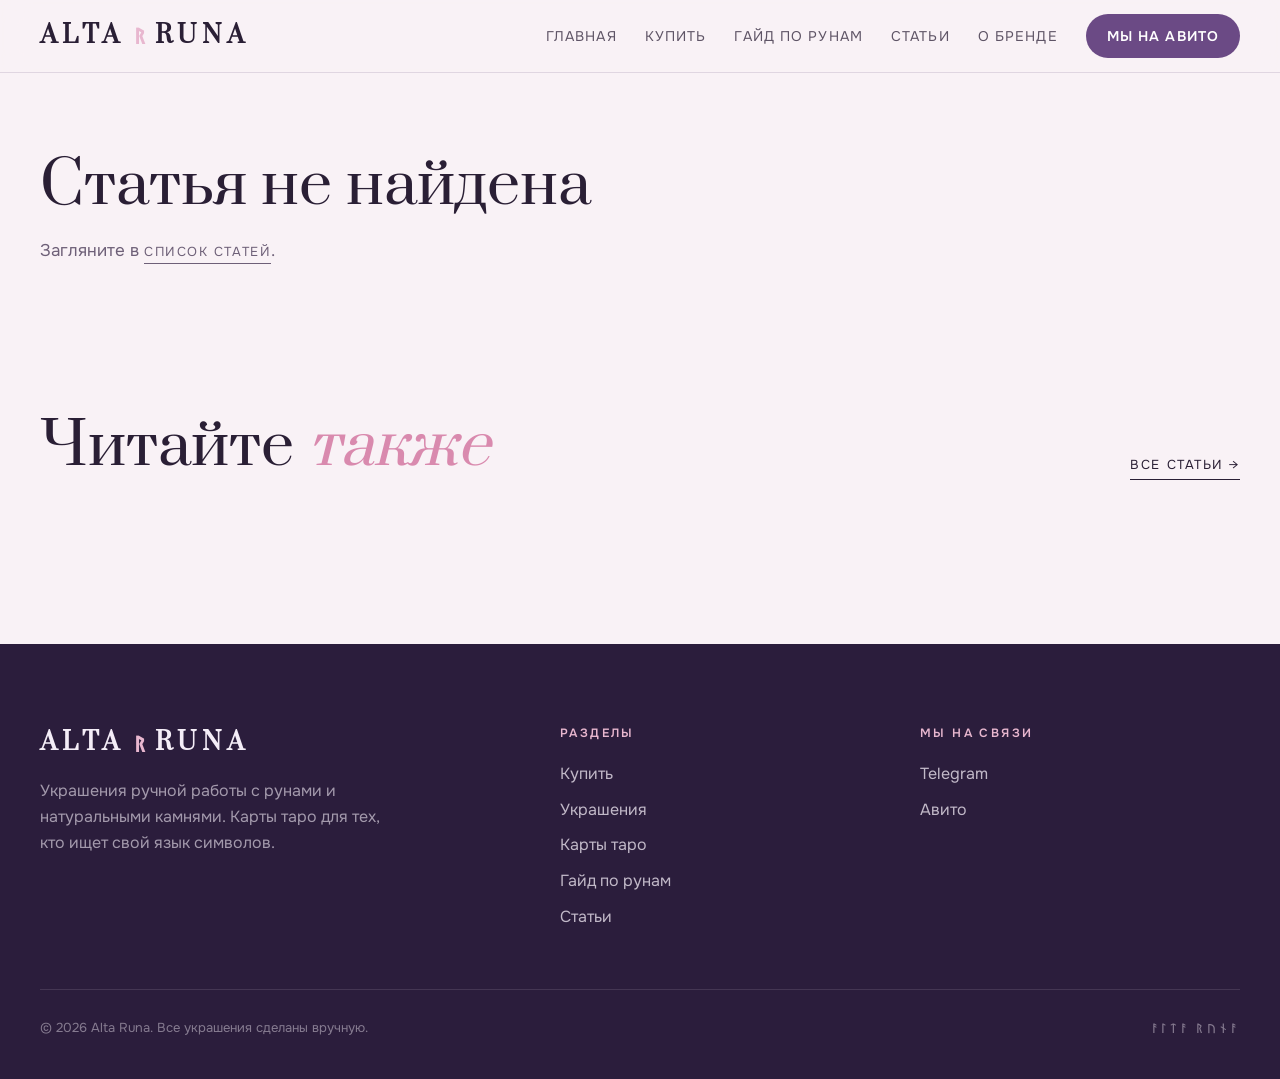
==== article.html @ 00cc7669 "Initialize isolated ALTA RUNA staging site with noindex and Pages workflow" ====
<!DOCTYPE html>
<html lang="ru">
<head>
<meta charset="UTF-8">
<script>document.documentElement.classList.add('js')</script>
<meta name="viewport" content="width=device-width, initial-scale=1">
<title>Статья – Alta Runa</title>
<meta name="description" content="Статья Alta Runa о рунах, камнях и таро.">
<meta property="og:title" content="Статья – Alta Runa">
<meta property="og:description" content="Статья Alta Runa о рунах, камнях и таро.">
<meta name="theme-color" content="#2B1D3C">
<link rel="icon" href="data:image/svg+xml,<svg xmlns='http://www.w3.org/2000/svg' viewBox='0 0 100 100'><rect width='100' height='100' rx='22' fill='%232B1D3C'/><text x='50' y='72' font-size='64' text-anchor='middle' fill='%23C9AEE0'>ᚱ</text></svg>">
<link rel="preconnect" href="https://fonts.googleapis.com">
<link rel="preconnect" href="https://fonts.gstatic.com" crossorigin>
<link href="https://fonts.googleapis.com/css2?family=Prata&family=Onest:wght@400;500;600;700&family=Noto+Sans+Runic&display=swap" rel="stylesheet">
<link rel="stylesheet" href="assets/style.css">
</head>
<body data-page="article">
<header id="site-header"></header>
<main>
  <div id="article"></div>
  <section class="section">
    <div class="wrap">
      <div class="sec-head"><h2>Читайте <em>также</em></h2><a href="articles.html" class="link-arrow">Все статьи →</a></div>
      <div class="grid" id="related"></div>
    </div>
  </section>
</main>
<footer id="site-footer"></footer>
<script src="data/products.js"></script>
<script src="data/articles.js"></script>
<script src="assets/render.js"></script>
<script src="assets/main.js"></script>
</body>
</html>
---- assets/style.css ----
/* ===================== ALTA RUNA ===================== */
:root{
  --bg:#F9F2F6;
  --bg-2:#F2E3EC;
  --ink:#2A1F35;
  --ink-soft:#6E6078;
  --line:rgba(60,35,85,.13);
  --dark:#2B1D3C;
  --dark-2:#3A2950;
  --bone:#F4EDF7;
  --accent:#6B4A85;
  --accent-2:#E8B7CF;
  --pink:#D98AAE;
  --pink-soft:#F6DCE7;
  --radius:18px;
  --wrap:1200px;
  --serif:"Prata", Georgia, serif;
  --sans:"Onest", system-ui, -apple-system, "Segoe UI", sans-serif;
  --rune:"Noto Sans Runic", "Segoe UI Historic", "Segoe UI Symbol", serif;
}
*{box-sizing:border-box;margin:0;padding:0}
html{scroll-behavior:smooth}
body{font-family:var(--sans);background:var(--bg);color:var(--ink);line-height:1.6;font-size:16px;-webkit-font-smoothing:antialiased}
img{max-width:100%;display:block}
a{color:inherit;text-decoration:none}
.wrap{width:min(var(--wrap),100% - 40px);margin-inline:auto}
.rune{font-family:var(--rune)}

/* ---------- Header ---------- */
.header{position:sticky;top:0;z-index:50;background:rgba(249,242,246,.82);backdrop-filter:blur(14px);-webkit-backdrop-filter:blur(14px);border-bottom:1px solid var(--line)}
.header.on-dark{background:rgba(43,29,60,.8);color:var(--bone);border-color:rgba(244,237,247,.12)}
.header__in{display:flex;align-items:center;justify-content:space-between;height:72px}
.logo{display:flex;align-items:center;gap:10px;font-family:var(--serif);font-size:24px;letter-spacing:.22em;font-weight:600;text-transform:uppercase}
.logo .rune{font-size:22px;color:var(--accent-2);letter-spacing:0}
.nav{display:flex;align-items:center;gap:28px}
.nav a{font-size:14px;letter-spacing:.08em;text-transform:uppercase;opacity:.75;transition:opacity .2s}
.nav a:hover,.nav a.active{opacity:1}
.nav .btn{opacity:1;color:#fff}
.nav a.active{border-bottom:1px solid currentColor;padding-bottom:2px}
.burger{display:none;background:none;border:0;color:inherit;width:40px;height:40px;cursor:pointer}
.burger span{display:block;height:1.5px;background:currentColor;margin:7px 8px;transition:.3s}

/* ---------- Buttons ---------- */
.btn{display:inline-flex;align-items:center;justify-content:center;gap:10px;padding:14px 28px;border-radius:999px;font-size:14px;letter-spacing:.08em;text-transform:uppercase;font-weight:600;border:1px solid transparent;cursor:pointer;transition:transform .2s, background .2s, color .2s, border-color .2s;font-family:var(--sans)}
.btn:hover{transform:translateY(-2px)}
.btn--accent{background:var(--accent);color:#fff}
.btn--accent:hover{background:#583A70}
.btn--ghost{border-color:currentColor;background:transparent}
.btn--ghost:hover{background:var(--ink);color:var(--bg);border-color:var(--ink)}
.on-dark-section .btn--ghost:hover{background:var(--bone);color:var(--dark);border-color:var(--bone)}
.btn--sm{padding:10px 20px;font-size:12px}
.btn--full{width:100%}

/* ---------- Hero ---------- */
.hero{position:relative;background:var(--dark);color:var(--bone);overflow:hidden;margin-top:-72px;padding-top:72px}
.hero::before{content:"";position:absolute;inset:0;background:radial-gradient(35% 45% at 92% 15%, rgba(217,138,174,.30), transparent 70%), radial-gradient(60% 70% at 78% 50%, rgba(155,123,186,.42), transparent 70%), radial-gradient(40% 50% at 10% 100%, rgba(232,150,190,.22), transparent 70%)}
.hero__in{position:relative;display:grid;grid-template-columns:1.1fr 1fr;align-items:center;gap:40px;min-height:calc(100vh - 72px);max-height:900px;padding:60px 0}
.eyebrow{font-size:12px;letter-spacing:.32em;text-transform:uppercase;color:var(--accent-2);margin-bottom:22px;display:block}
.hero h1{font-family:var(--serif);font-weight:500;font-size:clamp(48px,6.4vw,96px);line-height:.98;letter-spacing:-.01em}
.hero h1 em{font-style:italic;color:var(--accent-2)}
.hero p{margin-top:28px;max-width:470px;font-size:18px;color:rgba(244,237,247,.72)}
.hero__cta{display:flex;flex-wrap:wrap;gap:14px;margin-top:40px}

.ring{position:relative;width:min(520px,100%);aspect-ratio:1;margin-inline:auto}
.ring__track{position:absolute;inset:0;animation:spin 90s linear infinite}
.ring__track span{position:absolute;left:50%;top:50%;font-family:var(--rune);font-size:clamp(16px,2vw,24px);color:rgba(244,237,247,.55)}
.ring__circle{position:absolute;inset:9%;border-radius:50%;border:1px solid rgba(244,237,247,.16)}
.ring__circle--2{inset:22%;border-color:rgba(201,174,224,.4)}
.ring__stone{position:absolute;inset:28%;border-radius:50%;background:radial-gradient(circle at 34% 30%, #B79BD0 0%, #6E4C8C 38%, #3B2456 78%, #1D1030 100%);box-shadow:0 40px 80px rgba(0,0,0,.55), inset -18px -24px 50px rgba(0,0,0,.45), inset 12px 14px 30px rgba(240,225,255,.25);display:grid;place-items:center}
.ring__stone .rune{font-size:clamp(70px,10vw,130px);color:rgba(250,244,255,.92);text-shadow:0 2px 0 rgba(0,0,0,.25), 0 0 30px rgba(210,180,255,.45)}
@keyframes spin{to{transform:rotate(360deg)}}

/* ---------- Marquee ---------- */
.marquee{background:linear-gradient(90deg,var(--accent),#A86A9C 50%,var(--pink));color:#fff;overflow:hidden;white-space:nowrap;padding:16px 0}
.marquee__track{display:inline-flex;gap:46px;animation:marq 40s linear infinite;font-size:14px;letter-spacing:.24em;text-transform:uppercase}
.marquee__track .rune{letter-spacing:0;font-size:18px;opacity:.8}
@keyframes marq{to{transform:translateX(-50%)}}

/* ---------- Sections ---------- */
.section{padding:110px 0}
.section--tight{padding:70px 0}
.section--alt{background:var(--bg-2)}
.on-dark-section{background:var(--dark);color:var(--bone)}
.sec-head{display:flex;align-items:end;justify-content:space-between;gap:30px;margin-bottom:54px;flex-wrap:wrap}
.sec-head h2,.page-title h1{font-family:var(--serif);font-weight:500;font-size:clamp(38px,4.6vw,64px);line-height:1.02}
.sec-head h2 em,.page-title h1 em{font-style:italic;color:var(--pink)}
.sec-head p{max-width:420px;color:var(--ink-soft)}
.link-arrow{font-size:13px;letter-spacing:.12em;text-transform:uppercase;border-bottom:1px solid currentColor;padding-bottom:3px;white-space:nowrap}

/* ---------- Collections ---------- */
.collections{display:grid;grid-template-columns:1fr 1fr;gap:22px}
.coll{position:relative;border-radius:var(--radius);overflow:hidden;min-height:440px;padding:40px;display:flex;flex-direction:column;justify-content:flex-end;color:#fff;isolation:isolate;transition:transform .4s}
.coll:hover{transform:translateY(-4px)}
.coll::after{content:"";position:absolute;inset:0;background:linear-gradient(to top, rgba(0,0,0,.55), transparent 60%);z-index:-1}
.coll__sym{position:absolute;top:30px;right:36px;font-family:var(--rune);font-size:150px;line-height:1;opacity:.28;z-index:-1;transition:transform .6s}
.coll:hover .coll__sym{transform:rotate(-8deg) scale(1.08)}
.coll h3{font-family:var(--serif);font-size:44px;font-weight:500;line-height:1}
.coll p{margin-top:10px;opacity:.85;max-width:340px}
.coll .link-arrow{margin-top:24px;align-self:flex-start}

/* ---------- Art placeholders (tones) ---------- */
.tone-amber{background:radial-gradient(circle at 30% 25%, #F2C98A, #B9712F 55%, #5C3014)}
.tone-obsidian{background:radial-gradient(circle at 30% 25%, #5A4E6E, #272033 55%, #100B17)}
.tone-rose{background:radial-gradient(circle at 30% 25%, #FBE3EC, #E0A3BE 55%, #9A5677)}
.tone-amethyst{background:radial-gradient(circle at 30% 25%, #CDB6E0, #7A5A9A 55%, #33234A)}
.tone-jade{background:radial-gradient(circle at 30% 25%, #C3DCC9, #5E8A6D 55%, #253D30)}
.tone-moon{background:radial-gradient(circle at 30% 25%, #F4EFF7, #B2A6C2 55%, #4E4560)}
.tone-lilac{background:radial-gradient(circle at 30% 25%, #EFE3F4, #BFA3D2 55%, #75588E)}
.tone-plum{background:radial-gradient(circle at 30% 25%, #9A7BB6, #5A3C74 55%, #24152F)}
.tone-copper{background:radial-gradient(circle at 30% 25%, #E9B58E, #A0623F 55%, #44200F)}

/* ---------- Product cards ---------- */
.grid{display:grid;grid-template-columns:repeat(3,1fr);gap:28px}
.card{display:flex;flex-direction:column;background:#FDFBFE;border-radius:var(--radius);overflow:hidden;border:1px solid var(--line);transition:transform .35s, box-shadow .35s}
.card:hover{transform:translateY(-6px);box-shadow:0 26px 50px -24px rgba(60,35,85,.35)}
.card__media{position:relative;aspect-ratio:4/5;overflow:hidden;display:grid;place-items:center}
.card__media img{width:100%;height:100%;object-fit:cover;transition:transform .7s}
.card:hover .card__media img{transform:scale(1.05)}
.art{position:absolute;inset:0;display:grid;place-items:center}
.art::before{content:"";position:absolute;width:62%;aspect-ratio:1;border-radius:50%;border:1px solid rgba(255,255,255,.35)}
.art::after{content:"";position:absolute;width:78%;aspect-ratio:1;border-radius:50%;border:1px dashed rgba(255,255,255,.18)}
.art__sym{font-family:var(--rune);font-size:clamp(80px,9vw,120px);color:rgba(255,255,255,.9);text-shadow:0 4px 20px rgba(0,0,0,.25);transition:transform .6s}
.card:hover .art__sym{transform:scale(1.08)}
.badge{position:absolute;top:16px;left:16px;background:var(--pink-soft);color:#8E3F66;font-size:11px;letter-spacing:.14em;text-transform:uppercase;font-weight:700;padding:6px 12px;border-radius:999px;z-index:2}
.card__body{padding:24px 24px 26px;display:flex;flex-direction:column;flex:1}
.card__meta{font-size:12px;letter-spacing:.14em;text-transform:uppercase;color:var(--pink)}
.card__title{font-family:var(--serif);font-size:27px;font-weight:600;line-height:1.1;margin:8px 0 10px}
.card__desc{color:var(--ink-soft);font-size:15px;flex:1}
.card__foot{display:flex;align-items:center;justify-content:space-between;gap:12px;margin-top:22px;padding-top:18px;border-top:1px solid var(--line)}
.price{font-family:var(--serif);font-size:28px;font-weight:600}
.price small{font-size:18px}

/* ---------- Article cards ---------- */
.a-card{display:flex;flex-direction:column;gap:18px}
.a-card__cover{position:relative;aspect-ratio:3/2;border-radius:var(--radius);overflow:hidden;display:grid;place-items:center}
.a-card__cover img{width:100%;height:100%;object-fit:cover;transition:transform .7s}
.a-card:hover .a-card__cover img,.a-card:hover .art__sym{transform:scale(1.06)}
.a-card__cover .art__sym{font-size:90px}
.a-card__meta{display:flex;gap:14px;font-size:12px;letter-spacing:.12em;text-transform:uppercase;color:var(--ink-soft)}
.a-card__meta b{color:var(--accent);font-weight:600}
.a-card h3{font-family:var(--serif);font-size:28px;line-height:1.12;font-weight:600;transition:color .2s}
.a-card:hover h3{color:var(--accent)}
.a-card p{color:var(--ink-soft);font-size:15px}

/* ---------- Features ---------- */
.features{display:grid;grid-template-columns:repeat(3,1fr);gap:1px;background:rgba(244,237,247,.12);border:1px solid rgba(244,237,247,.12);border-radius:var(--radius);overflow:hidden}
.feature{background:var(--dark);padding:46px 38px}
.feature .rune{font-size:42px;color:var(--accent-2)}
.feature h3{font-family:var(--serif);font-size:30px;font-weight:500;margin:20px 0 10px}
.feature p{color:rgba(244,237,247,.65)}
.about-grid{display:grid;grid-template-columns:1fr 1fr;gap:70px;align-items:end;margin-bottom:60px}
.about-grid h2{font-family:var(--serif);font-weight:500;font-size:clamp(38px,4.6vw,64px);line-height:1.02}
.about-grid h2 em{font-style:italic;color:var(--accent-2)}
.about-grid p{color:rgba(244,237,247,.72);font-size:17px}
.about-grid p+p{margin-top:16px}

/* ---------- CTA ---------- */
.cta{border-radius:28px;padding:80px 60px;text-align:center;position:relative;overflow:hidden;background:linear-gradient(120deg,var(--accent) 0%,#9A5E95 55%,var(--pink) 100%);color:#fff}
.cta::before{content:"ᚨᛚᛏᚨ ᚱᚢᚾᚨ";position:absolute;inset:auto 0 -40px 0;font-family:var(--rune);font-size:200px;opacity:.08;white-space:nowrap;line-height:1}
.cta h2{font-family:var(--serif);font-weight:500;font-size:clamp(36px,4.4vw,58px);line-height:1.05;position:relative}
.cta p{max-width:520px;margin:18px auto 34px;opacity:.85;position:relative}
.cta .btn{background:#fff;color:var(--accent);position:relative}

/* ---------- Page title & filters ---------- */
.page-title{padding:80px 0 40px}
.page-title p{margin-top:18px;max-width:560px;color:var(--ink-soft);font-size:17px}
.filters{display:flex;flex-wrap:wrap;gap:10px;margin-bottom:46px}
.chip{padding:10px 22px;border-radius:999px;border:1px solid var(--line);background:transparent;font-family:var(--sans);font-size:13px;letter-spacing:.08em;text-transform:uppercase;cursor:pointer;color:var(--ink);transition:.2s}
.chip:hover{border-color:var(--ink)}
.chip.active{background:var(--ink);color:var(--bg);border-color:var(--ink)}
.empty{padding:60px 0;color:var(--ink-soft);text-align:center;grid-column:1/-1}

/* ---------- Article page ---------- */
.article-hero{padding:70px 0 0}
.article-hero .back{font-size:13px;letter-spacing:.12em;text-transform:uppercase;color:var(--ink-soft)}
.article-hero .back:hover{color:var(--accent)}
.article-hero h1{font-family:var(--serif);font-weight:500;font-size:clamp(40px,5.4vw,76px);line-height:1.02;margin:26px 0 20px;max-width:900px}
.article-cover{position:relative;aspect-ratio:21/9;border-radius:var(--radius);overflow:hidden;margin:44px 0 0;display:grid;place-items:center}
.article-cover img{width:100%;height:100%;object-fit:cover}
.article-cover .art__sym{font-size:clamp(110px,14vw,200px)}
.prose{max-width:720px;margin:64px auto 0;font-size:18px;line-height:1.8}
.prose > p:first-child{font-family:var(--serif);font-size:25px;line-height:1.5}
.prose p{margin-bottom:22px}
.prose h2{font-family:var(--serif);font-weight:600;font-size:34px;line-height:1.15;margin:46px 0 16px}
.prose ul{margin:0 0 22px 0;list-style:none}
.prose li{position:relative;padding-left:30px;margin-bottom:10px}
.prose li::before{content:"ᛜ";font-family:var(--rune);position:absolute;left:0;top:0;color:var(--pink)}
.prose strong{font-weight:700}
.prose a{color:var(--accent);border-bottom:1px solid currentColor}

/* ---------- Footer ---------- */
.footer{background:var(--dark);color:var(--bone);padding:80px 0 40px;margin-top:0}
.footer__top{display:grid;grid-template-columns:1.5fr 1fr 1fr;gap:40px;padding-bottom:50px;border-bottom:1px solid rgba(244,237,247,.12)}
.footer .logo{margin-bottom:16px}
.footer p{color:rgba(244,237,247,.6);max-width:340px}
.footer h4{font-size:12px;letter-spacing:.2em;text-transform:uppercase;color:var(--accent-2);margin-bottom:18px;font-weight:600}
.footer li{list-style:none;margin-bottom:10px}
.footer li a{opacity:.75}
.footer li a:hover{opacity:1}
.footer__bot{display:flex;justify-content:space-between;gap:20px;padding-top:28px;font-size:13px;color:rgba(244,237,247,.45);flex-wrap:wrap}
.footer__bot .rune{letter-spacing:.3em}

/* ---------- Reveal ---------- */
.js .reveal{opacity:0;transform:translateY(24px);transition:opacity .9s, transform .9s}
.js .reveal.in{opacity:1;transform:none}

/* ---------- Responsive ---------- */
@media (max-width:1000px){
  .grid{grid-template-columns:repeat(2,1fr)}
  .features{grid-template-columns:1fr}
  .about-grid{grid-template-columns:1fr;gap:24px}
  .footer__top{grid-template-columns:1fr 1fr}
  .footer__top > div:first-child{grid-column:1/-1}
}
@media (max-width:960px){
  .burger{display:block}
  .nav{position:fixed;inset:72px 0 auto 0;flex-direction:column;align-items:flex-start;gap:0;padding:10px 20px 26px;background:var(--bg);color:var(--ink);border-bottom:1px solid var(--line);transform:translateY(-120%);transition:transform .4s;z-index:-1}
  .header.on-dark .nav{background:var(--dark);color:var(--bone)}
  .nav.open{transform:none}
  .nav a{padding:14px 0;width:100%;font-size:15px;border-bottom:1px solid var(--line)}
  .nav a.active{padding-bottom:14px}
  .nav .btn{margin-top:18px;width:100%}
  .burger.open span:nth-child(1){transform:translateY(8.5px) rotate(45deg)}
  .burger.open span:nth-child(2){opacity:0}
  .burger.open span:nth-child(3){transform:translateY(-8.5px) rotate(-45deg)}
  .hero__in{grid-template-columns:1fr;min-height:auto;max-height:none;padding:50px 0 70px;text-align:left}
  .ring{width:min(360px,90%);order:-1}
  .collections{grid-template-columns:1fr}
  .coll{min-height:340px}
  .section{padding:80px 0}
  .cta{padding:60px 26px}
}
@media (max-width:560px){
  .grid{grid-template-columns:1fr}
  .footer__top{grid-template-columns:1fr}
  .prose{font-size:17px}
  .prose > p:first-child{font-size:21px}
}
@media (prefers-reduced-motion:reduce){
  .ring__track,.marquee__track{animation:none}
  .js .reveal{opacity:1;transform:none}
}

/* ===================== ГАЙД ===================== */
.btn--light{background:var(--bone);color:var(--dark)}
.btn--light:hover{background:#fff}
.hero--guide .hero__in{min-height:auto;padding:90px 0 110px}
.guide-preview{position:relative;width:min(400px,86%);margin-inline:auto;transform:rotate(3deg)}
.guide-preview img{position:relative;border-radius:10px;box-shadow:0 40px 80px -20px rgba(0,0,0,.6)}
.guide-preview__back{position:absolute;inset:0;border-radius:10px;background:#E6D6E8;transform:rotate(-7deg) translate(-18px,10px);box-shadow:0 30px 60px -20px rgba(0,0,0,.5)}
.inside{display:grid;grid-template-columns:repeat(4,1fr);gap:24px}
.inside__item{padding:32px 28px;border:1px solid var(--line);border-radius:var(--radius);background:#FDFBFE}
.inside__item span{font-family:var(--serif);font-size:44px;color:var(--pink);line-height:1}
.inside__item h3{font-family:var(--serif);font-size:26px;font-weight:600;line-height:1.1;margin:18px 0 10px}
.inside__item p{color:var(--ink-soft);font-size:15px}
.futhark{display:grid;grid-template-columns:repeat(8,1fr);gap:14px}
.futhark__aett{grid-column:1/-1;font-size:12px;letter-spacing:.24em;text-transform:uppercase;color:var(--ink-soft);margin:18px 0 2px}
.futhark__aett:first-child{margin-top:0}
.rune-tile{position:relative;aspect-ratio:3/4;border-radius:14px;background:#FDFBFE;border:1px solid var(--line);display:flex;flex-direction:column;align-items:center;justify-content:center;gap:8px;transition:transform .3s, box-shadow .3s}
.rune-tile:nth-child(odd) .rune{color:var(--pink)}
.rune-tile:hover{border-color:var(--pink);transform:translateY(-4px);box-shadow:0 18px 30px -18px rgba(60,35,85,.4)}
.rune-tile .rune{font-size:clamp(30px,3.4vw,46px);color:var(--accent);line-height:1}
.rune-tile b{font-family:var(--serif);font-size:19px;font-weight:600}
.dot{display:inline-block;width:10px;height:10px;border-radius:50%;border:1px solid var(--accent);vertical-align:middle;margin-right:4px}
.dot--free{background:var(--accent)}
.offers{display:grid;grid-template-columns:1fr 1fr;gap:24px;max-width:960px}
.offer{padding:44px 40px;border-radius:24px;border:1px solid var(--line);background:#FDFBFE;display:flex;flex-direction:column}
.offer--main{background:var(--dark);color:var(--bone);border-color:var(--dark)}
.offer__tag{font-size:12px;letter-spacing:.2em;text-transform:uppercase;color:var(--accent)}
.offer--main .offer__tag{color:var(--accent-2)}
.offer h3{font-family:var(--serif);font-size:44px;font-weight:500;line-height:1;margin:14px 0 6px}
.offer__sub{font-family:var(--serif);font-size:24px;opacity:.75}
.offer ul{list-style:none;margin:26px 0 34px;flex:1}
.offer li{padding:10px 0 10px 28px;position:relative;border-bottom:1px solid var(--line)}
.offer--main li{border-color:rgba(244,237,247,.12)}
.offer li::before{content:"ᛜ";font-family:var(--rune);position:absolute;left:0;color:var(--accent)}
.offer--main li::before{color:var(--accent-2)}
.offer .btn--ghost:hover{background:var(--accent);border-color:var(--accent);color:#fff}
.guide-promo{display:grid;grid-template-columns:1fr 1.1fr;gap:70px;align-items:center}
.guide-promo .guide-preview{width:min(360px,80%)}
.guide-promo h2{font-family:var(--serif);font-weight:500;font-size:clamp(38px,4.6vw,64px);line-height:1.02}
.guide-promo h2 em{font-style:italic;color:var(--pink)}
.guide-promo p{margin:20px 0 32px;color:var(--ink-soft);font-size:17px;max-width:480px}
.guide-promo .hero__cta{margin-top:0}
.guide-promo .btn--ghost:hover{background:var(--accent);border-color:var(--accent);color:#fff}
@media (max-width:1000px){
  .inside{grid-template-columns:1fr 1fr}
  .futhark{grid-template-columns:repeat(4,1fr)}
  .guide-promo{grid-template-columns:1fr;gap:50px}
}
@media (max-width:820px){
  .offers{grid-template-columns:1fr}
  .hero--guide .guide-preview{order:0;margin-top:20px}
}
@media (max-width:560px){
  .inside{grid-template-columns:1fr}
  .futhark{grid-template-columns:repeat(3,1fr);gap:10px}
  .offer{padding:34px 26px}
}

/* розовые акценты гайда */
.pro{display:grid;grid-template-columns:1fr 1fr;gap:60px;align-items:center;padding:64px;border-radius:28px;background:linear-gradient(135deg,var(--pink-soft) 0%,#EAD9F0 100%)}
.pro h2{font-family:var(--serif);font-weight:500;font-size:clamp(36px,4.2vw,58px);line-height:1.03}
.pro h2 em{font-style:italic;color:var(--accent)}
.pro > div > p{margin-top:18px;color:var(--ink-soft);font-size:17px}
.pro__list{display:grid;gap:14px}
.pro__item{display:flex;gap:18px;align-items:flex-start;background:rgba(255,255,255,.7);border-radius:16px;padding:20px 22px}
.pro__item .rune{font-size:30px;color:var(--pink);line-height:1;min-width:34px;text-align:center}
.pro__item h3{font-family:var(--serif);font-size:23px;font-weight:600;line-height:1.1;margin-bottom:4px}
.pro__item p{font-size:14.5px;color:var(--ink-soft)}
.offer--main{background:linear-gradient(150deg,var(--dark) 0%,#4A2C5E 60%,#7A3E6A 100%)}
.offer .offer__tag{color:var(--pink)}
@media (max-width:1000px){.pro{grid-template-columns:1fr;padding:40px 28px;gap:34px}}

/* ===================== СТРАНИЦА ТОВАРА ===================== */
.card__title a:hover{color:var(--accent)}
.product{padding:50px 0 100px}
.product .back{font-size:13px;letter-spacing:.12em;text-transform:uppercase;color:var(--ink-soft)}
.product .back:hover{color:var(--accent)}
.product__grid{display:grid;grid-template-columns:1.05fr 1fr;gap:64px;margin-top:28px;align-items:start}
.pgallery{position:sticky;top:96px}
.pmain{position:relative;aspect-ratio:4/5;border-radius:var(--radius);overflow:hidden;background:var(--bg-2)}
.pmain img{width:100%;height:100%;object-fit:cover}
.pthumbs{display:grid;grid-template-columns:repeat(4,1fr);gap:12px;margin-top:12px}
.pthumb{aspect-ratio:1;border-radius:12px;overflow:hidden;border:2px solid transparent;padding:0;cursor:pointer;background:none;opacity:.65;transition:.2s}
.pthumb img{width:100%;height:100%;object-fit:cover}
.pthumb.active,.pthumb:hover{opacity:1;border-color:var(--pink)}
.pinfo h1{font-family:var(--serif);font-weight:500;font-size:clamp(38px,4.2vw,58px);line-height:1.03;margin:10px 0 18px}
.pprice{font-family:var(--serif);font-size:40px;font-weight:600}
.pprice small{font-size:26px}
.plead{font-size:18px;color:var(--ink-soft);margin:18px 0 30px}
.pbuy{display:flex;flex-wrap:wrap;gap:12px}
.pfacts{display:grid;grid-template-columns:repeat(3,1fr);gap:12px;margin:34px 0}
.pfacts div{border:1px solid var(--line);border-radius:14px;padding:16px;text-align:center;background:#FDFBFE}
.pfacts span{display:block;font-size:26px;color:var(--pink);line-height:1.2}
.pfacts small{font-size:12px;letter-spacing:.08em;text-transform:uppercase;color:var(--ink-soft)}
.pdetail{border-top:1px solid var(--line)}
.pdetail:last-child{border-bottom:1px solid var(--line)}
.pdetail summary{list-style:none;cursor:pointer;padding:20px 0;font-family:var(--serif);font-size:24px;font-weight:600;display:flex;justify-content:space-between;align-items:center}
.pdetail summary::-webkit-details-marker{display:none}
.pdetail summary::after{content:"+";font-family:var(--sans);font-weight:300;font-size:26px;color:var(--pink);transition:transform .3s}
.pdetail[open] summary::after{transform:rotate(45deg)}
.pdetail p{padding:0 0 22px;color:var(--ink-soft);font-size:16px}
.prose .product-link{display:flex;gap:20px;align-items:center;padding:18px;border-radius:var(--radius);background:var(--pink-soft);border:0;color:var(--ink);margin:30px 0}
.prose .product-link img{width:110px;height:110px;border-radius:12px;object-fit:cover}
.prose .product-link b{display:block;font-family:var(--serif);font-size:24px;line-height:1.15}
.prose .product-link span{font-size:14px;color:var(--accent);letter-spacing:.08em;text-transform:uppercase}
@media (max-width:900px){
  .product__grid{grid-template-columns:1fr;gap:36px}
  .pgallery{position:static}
}

/* Prata has a single regular weight; avoid synthetic bold/italic in headings. */
.hero h1,.sec-head h2,.page-title h1{font-weight:400;line-height:1.12}
.hero h1 em{font-style:normal}
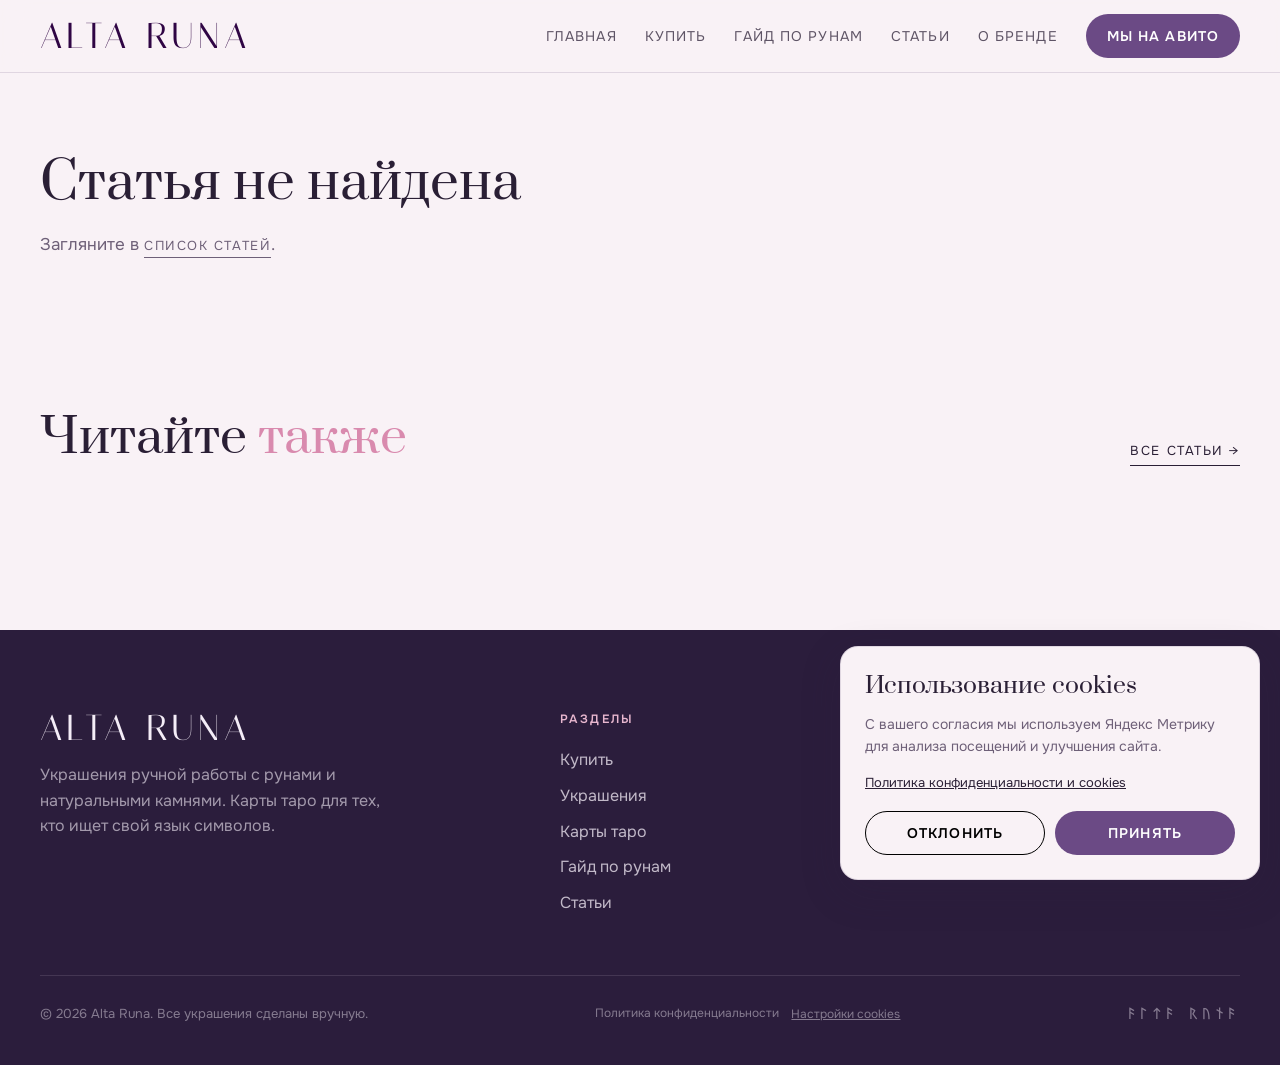
==== commit 614b69c0: "Use local fonts on public pages and generated templates" ====
--- a/article.html
+++ b/article.html
@@ -10,9 +10,6 @@
 <meta property="og:description" content="Статья Alta Runa о рунах, камнях и таро.">
 <meta name="theme-color" content="#2B1D3C">
 <link rel="icon" href="data:image/svg+xml,<svg xmlns='http://www.w3.org/2000/svg' viewBox='0 0 100 100'><rect width='100' height='100' rx='22' fill='%232B1D3C'/><text x='50' y='72' font-size='64' text-anchor='middle' fill='%23C9AEE0'>ᚱ</text></svg>">
-<link rel="preconnect" href="https://fonts.googleapis.com">
-<link rel="preconnect" href="https://fonts.gstatic.com" crossorigin>
-<link href="https://fonts.googleapis.com/css2?family=Prata&family=Onest:wght@400;500;600;700&family=Noto+Sans+Runic&display=swap" rel="stylesheet">
 <link rel="stylesheet" href="assets/style.css">
 </head>
 <body data-page="article">
--- a/assets/style.css
+++ b/assets/style.css
@@ -1,3 +1,6 @@
+@font-face{font-family:"Italiana";src:url("fonts/italiana.ttf") format("truetype");font-weight:400;font-display:swap}
+@font-face{font-family:"Prata";src:url("fonts/prata.ttf") format("truetype");font-weight:400;font-display:swap}
+@font-face{font-family:"Onest";src:url("fonts/onest.ttf") format("truetype");font-weight:100 900;font-display:swap}
 /* ===================== ALTA RUNA ===================== */
 :root{
   --bg:#F9F2F6;
@@ -16,7 +19,7 @@
   --wrap:1200px;
   --serif:"Prata", Georgia, serif;
   --sans:"Onest", system-ui, -apple-system, "Segoe UI", sans-serif;
-  --rune:"Noto Sans Runic", "Segoe UI Historic", "Segoe UI Symbol", serif;
+  --rune:"BabelStone Elder","Noto Sans Runic","Segoe UI Historic","Segoe UI Symbol",serif;
 }
 *{box-sizing:border-box;margin:0;padding:0}
 html{scroll-behavior:smooth}
@@ -30,7 +33,7 @@
 .header{position:sticky;top:0;z-index:50;background:rgba(249,242,246,.82);backdrop-filter:blur(14px);-webkit-backdrop-filter:blur(14px);border-bottom:1px solid var(--line)}
 .header.on-dark{background:rgba(43,29,60,.8);color:var(--bone);border-color:rgba(244,237,247,.12)}
 .header__in{display:flex;align-items:center;justify-content:space-between;height:72px}
-.logo{display:flex;align-items:center;gap:10px;font-family:var(--serif);font-size:24px;letter-spacing:.22em;font-weight:600;text-transform:uppercase}
+.logo{display:flex;align-items:center;gap:10px;font-family:var(--serif);font-size:24px;letter-spacing:.22em;font-weight:400;text-transform:uppercase;font-weight:400;font-synthesis:none}
 .logo .rune{font-size:22px;color:var(--accent-2);letter-spacing:0}
 .nav{display:flex;align-items:center;gap:28px}
 .nav a{font-size:14px;letter-spacing:.08em;text-transform:uppercase;opacity:.75;transition:opacity .2s}
@@ -56,7 +59,7 @@
 .hero::before{content:"";position:absolute;inset:0;background:radial-gradient(35% 45% at 92% 15%, rgba(217,138,174,.30), transparent 70%), radial-gradient(60% 70% at 78% 50%, rgba(155,123,186,.42), transparent 70%), radial-gradient(40% 50% at 10% 100%, rgba(232,150,190,.22), transparent 70%)}
 .hero__in{position:relative;display:grid;grid-template-columns:1.1fr 1fr;align-items:center;gap:40px;min-height:calc(100vh - 72px);max-height:900px;padding:60px 0}
 .eyebrow{font-size:12px;letter-spacing:.32em;text-transform:uppercase;color:var(--accent-2);margin-bottom:22px;display:block}
-.hero h1{font-family:var(--serif);font-weight:500;font-size:clamp(48px,6.4vw,96px);line-height:.98;letter-spacing:-.01em}
+.hero h1{font-family:var(--serif);font-weight:400;font-size:clamp(48px,6.4vw,96px);line-height:.98;letter-spacing:-.01em;font-weight:400;font-synthesis:none}
 .hero h1 em{font-style:italic;color:var(--accent-2)}
 .hero p{margin-top:28px;max-width:470px;font-size:18px;color:rgba(244,237,247,.72)}
 .hero__cta{display:flex;flex-wrap:wrap;gap:14px;margin-top:40px}
@@ -82,7 +85,7 @@
 .section--alt{background:var(--bg-2)}
 .on-dark-section{background:var(--dark);color:var(--bone)}
 .sec-head{display:flex;align-items:end;justify-content:space-between;gap:30px;margin-bottom:54px;flex-wrap:wrap}
-.sec-head h2,.page-title h1{font-family:var(--serif);font-weight:500;font-size:clamp(38px,4.6vw,64px);line-height:1.02}
+.sec-head h2,.page-title h1{font-family:var(--serif);font-weight:400;font-size:clamp(38px,4.6vw,64px);line-height:1.02;font-weight:400;font-synthesis:none}
 .sec-head h2 em,.page-title h1 em{font-style:italic;color:var(--pink)}
 .sec-head p{max-width:420px;color:var(--ink-soft)}
 .link-arrow{font-size:13px;letter-spacing:.12em;text-transform:uppercase;border-bottom:1px solid currentColor;padding-bottom:3px;white-space:nowrap}
@@ -94,7 +97,7 @@
 .coll::after{content:"";position:absolute;inset:0;background:linear-gradient(to top, rgba(0,0,0,.55), transparent 60%);z-index:-1}
 .coll__sym{position:absolute;top:30px;right:36px;font-family:var(--rune);font-size:150px;line-height:1;opacity:.28;z-index:-1;transition:transform .6s}
 .coll:hover .coll__sym{transform:rotate(-8deg) scale(1.08)}
-.coll h3{font-family:var(--serif);font-size:44px;font-weight:500;line-height:1}
+.coll h3{font-family:var(--serif);font-size:44px;font-weight:400;line-height:1;font-weight:400;font-synthesis:none}
 .coll p{margin-top:10px;opacity:.85;max-width:340px}
 .coll .link-arrow{margin-top:24px;align-self:flex-start}
 
@@ -124,10 +127,10 @@
 .badge{position:absolute;top:16px;left:16px;background:var(--pink-soft);color:#8E3F66;font-size:11px;letter-spacing:.14em;text-transform:uppercase;font-weight:700;padding:6px 12px;border-radius:999px;z-index:2}
 .card__body{padding:24px 24px 26px;display:flex;flex-direction:column;flex:1}
 .card__meta{font-size:12px;letter-spacing:.14em;text-transform:uppercase;color:var(--pink)}
-.card__title{font-family:var(--serif);font-size:27px;font-weight:600;line-height:1.1;margin:8px 0 10px}
+.card__title{font-family:var(--serif);font-size:27px;font-weight:400;line-height:1.1;margin:8px 0 10px;font-weight:400;font-synthesis:none}
 .card__desc{color:var(--ink-soft);font-size:15px;flex:1}
 .card__foot{display:flex;align-items:center;justify-content:space-between;gap:12px;margin-top:22px;padding-top:18px;border-top:1px solid var(--line)}
-.price{font-family:var(--serif);font-size:28px;font-weight:600}
+.price{font-family:var(--serif);font-size:28px;font-weight:400;font-weight:400;font-synthesis:none}
 .price small{font-size:18px}
 
 /* ---------- Article cards ---------- */
@@ -138,7 +141,7 @@
 .a-card__cover .art__sym{font-size:90px}
 .a-card__meta{display:flex;gap:14px;font-size:12px;letter-spacing:.12em;text-transform:uppercase;color:var(--ink-soft)}
 .a-card__meta b{color:var(--accent);font-weight:600}
-.a-card h3{font-family:var(--serif);font-size:28px;line-height:1.12;font-weight:600;transition:color .2s}
+.a-card h3{font-family:var(--serif);font-size:28px;line-height:1.12;font-weight:400;transition:color .2s;font-weight:400;font-synthesis:none}
 .a-card:hover h3{color:var(--accent)}
 .a-card p{color:var(--ink-soft);font-size:15px}
 
@@ -146,10 +149,10 @@
 .features{display:grid;grid-template-columns:repeat(3,1fr);gap:1px;background:rgba(244,237,247,.12);border:1px solid rgba(244,237,247,.12);border-radius:var(--radius);overflow:hidden}
 .feature{background:var(--dark);padding:46px 38px}
 .feature .rune{font-size:42px;color:var(--accent-2)}
-.feature h3{font-family:var(--serif);font-size:30px;font-weight:500;margin:20px 0 10px}
+.feature h3{font-family:var(--serif);font-size:30px;font-weight:400;margin:20px 0 10px;font-weight:400;font-synthesis:none}
 .feature p{color:rgba(244,237,247,.65)}
 .about-grid{display:grid;grid-template-columns:1fr 1fr;gap:70px;align-items:end;margin-bottom:60px}
-.about-grid h2{font-family:var(--serif);font-weight:500;font-size:clamp(38px,4.6vw,64px);line-height:1.02}
+.about-grid h2{font-family:var(--serif);font-weight:400;font-size:clamp(38px,4.6vw,64px);line-height:1.02;font-weight:400;font-synthesis:none}
 .about-grid h2 em{font-style:italic;color:var(--accent-2)}
 .about-grid p{color:rgba(244,237,247,.72);font-size:17px}
 .about-grid p+p{margin-top:16px}
@@ -157,7 +160,7 @@
 /* ---------- CTA ---------- */
 .cta{border-radius:28px;padding:80px 60px;text-align:center;position:relative;overflow:hidden;background:linear-gradient(120deg,var(--accent) 0%,#9A5E95 55%,var(--pink) 100%);color:#fff}
 .cta::before{content:"ᚨᛚᛏᚨ ᚱᚢᚾᚨ";position:absolute;inset:auto 0 -40px 0;font-family:var(--rune);font-size:200px;opacity:.08;white-space:nowrap;line-height:1}
-.cta h2{font-family:var(--serif);font-weight:500;font-size:clamp(36px,4.4vw,58px);line-height:1.05;position:relative}
+.cta h2{font-family:var(--serif);font-weight:400;font-size:clamp(36px,4.4vw,58px);line-height:1.05;position:relative;font-weight:400;font-synthesis:none}
 .cta p{max-width:520px;margin:18px auto 34px;opacity:.85;position:relative}
 .cta .btn{background:#fff;color:var(--accent);position:relative}
 
@@ -174,14 +177,14 @@
 .article-hero{padding:70px 0 0}
 .article-hero .back{font-size:13px;letter-spacing:.12em;text-transform:uppercase;color:var(--ink-soft)}
 .article-hero .back:hover{color:var(--accent)}
-.article-hero h1{font-family:var(--serif);font-weight:500;font-size:clamp(40px,5.4vw,76px);line-height:1.02;margin:26px 0 20px;max-width:900px}
+.article-hero h1{font-family:var(--serif);font-weight:400;font-size:clamp(40px,5.4vw,76px);line-height:1.02;margin:26px 0 20px;max-width:900px;font-weight:400;font-synthesis:none}
 .article-cover{position:relative;aspect-ratio:21/9;border-radius:var(--radius);overflow:hidden;margin:44px 0 0;display:grid;place-items:center}
 .article-cover img{width:100%;height:100%;object-fit:cover}
 .article-cover .art__sym{font-size:clamp(110px,14vw,200px)}
 .prose{max-width:720px;margin:64px auto 0;font-size:18px;line-height:1.8}
-.prose > p:first-child{font-family:var(--serif);font-size:25px;line-height:1.5}
+.prose > p:first-child{font-family:var(--serif);font-size:25px;line-height:1.5;font-weight:400;font-synthesis:none}
 .prose p{margin-bottom:22px}
-.prose h2{font-family:var(--serif);font-weight:600;font-size:34px;line-height:1.15;margin:46px 0 16px}
+.prose h2{font-family:var(--serif);font-weight:400;font-size:34px;line-height:1.15;margin:46px 0 16px;font-weight:400;font-synthesis:none}
 .prose ul{margin:0 0 22px 0;list-style:none}
 .prose li{position:relative;padding-left:30px;margin-bottom:10px}
 .prose li::before{content:"ᛜ";font-family:var(--rune);position:absolute;left:0;top:0;color:var(--pink)}
@@ -250,8 +253,8 @@
 .guide-preview__back{position:absolute;inset:0;border-radius:10px;background:#E6D6E8;transform:rotate(-7deg) translate(-18px,10px);box-shadow:0 30px 60px -20px rgba(0,0,0,.5)}
 .inside{display:grid;grid-template-columns:repeat(4,1fr);gap:24px}
 .inside__item{padding:32px 28px;border:1px solid var(--line);border-radius:var(--radius);background:#FDFBFE}
-.inside__item span{font-family:var(--serif);font-size:44px;color:var(--pink);line-height:1}
-.inside__item h3{font-family:var(--serif);font-size:26px;font-weight:600;line-height:1.1;margin:18px 0 10px}
+.inside__item span{font-family:var(--serif);font-size:44px;color:var(--pink);line-height:1;font-weight:400;font-synthesis:none}
+.inside__item h3{font-family:var(--serif);font-size:26px;font-weight:400;line-height:1.1;margin:18px 0 10px;font-weight:400;font-synthesis:none}
 .inside__item p{color:var(--ink-soft);font-size:15px}
 .futhark{display:grid;grid-template-columns:repeat(8,1fr);gap:14px}
 .futhark__aett{grid-column:1/-1;font-size:12px;letter-spacing:.24em;text-transform:uppercase;color:var(--ink-soft);margin:18px 0 2px}
@@ -260,7 +263,7 @@
 .rune-tile:nth-child(odd) .rune{color:var(--pink)}
 .rune-tile:hover{border-color:var(--pink);transform:translateY(-4px);box-shadow:0 18px 30px -18px rgba(60,35,85,.4)}
 .rune-tile .rune{font-size:clamp(30px,3.4vw,46px);color:var(--accent);line-height:1}
-.rune-tile b{font-family:var(--serif);font-size:19px;font-weight:600}
+.rune-tile b{font-family:var(--serif);font-size:19px;font-weight:400;font-weight:400;font-synthesis:none}
 .dot{display:inline-block;width:10px;height:10px;border-radius:50%;border:1px solid var(--accent);vertical-align:middle;margin-right:4px}
 .dot--free{background:var(--accent)}
 .offers{display:grid;grid-template-columns:1fr 1fr;gap:24px;max-width:960px}
@@ -268,8 +271,8 @@
 .offer--main{background:var(--dark);color:var(--bone);border-color:var(--dark)}
 .offer__tag{font-size:12px;letter-spacing:.2em;text-transform:uppercase;color:var(--accent)}
 .offer--main .offer__tag{color:var(--accent-2)}
-.offer h3{font-family:var(--serif);font-size:44px;font-weight:500;line-height:1;margin:14px 0 6px}
-.offer__sub{font-family:var(--serif);font-size:24px;opacity:.75}
+.offer h3{font-family:var(--serif);font-size:44px;font-weight:400;line-height:1;margin:14px 0 6px;font-weight:400;font-synthesis:none}
+.offer__sub{font-family:var(--serif);font-size:24px;opacity:.75;font-weight:400;font-synthesis:none}
 .offer ul{list-style:none;margin:26px 0 34px;flex:1}
 .offer li{padding:10px 0 10px 28px;position:relative;border-bottom:1px solid var(--line)}
 .offer--main li{border-color:rgba(244,237,247,.12)}
@@ -278,7 +281,7 @@
 .offer .btn--ghost:hover{background:var(--accent);border-color:var(--accent);color:#fff}
 .guide-promo{display:grid;grid-template-columns:1fr 1.1fr;gap:70px;align-items:center}
 .guide-promo .guide-preview{width:min(360px,80%)}
-.guide-promo h2{font-family:var(--serif);font-weight:500;font-size:clamp(38px,4.6vw,64px);line-height:1.02}
+.guide-promo h2{font-family:var(--serif);font-weight:400;font-size:clamp(38px,4.6vw,64px);line-height:1.02;font-weight:400;font-synthesis:none}
 .guide-promo h2 em{font-style:italic;color:var(--pink)}
 .guide-promo p{margin:20px 0 32px;color:var(--ink-soft);font-size:17px;max-width:480px}
 .guide-promo .hero__cta{margin-top:0}
@@ -300,13 +303,13 @@
 
 /* розовые акценты гайда */
 .pro{display:grid;grid-template-columns:1fr 1fr;gap:60px;align-items:center;padding:64px;border-radius:28px;background:linear-gradient(135deg,var(--pink-soft) 0%,#EAD9F0 100%)}
-.pro h2{font-family:var(--serif);font-weight:500;font-size:clamp(36px,4.2vw,58px);line-height:1.03}
+.pro h2{font-family:var(--serif);font-weight:400;font-size:clamp(36px,4.2vw,58px);line-height:1.03;font-weight:400;font-synthesis:none}
 .pro h2 em{font-style:italic;color:var(--accent)}
 .pro > div > p{margin-top:18px;color:var(--ink-soft);font-size:17px}
 .pro__list{display:grid;gap:14px}
 .pro__item{display:flex;gap:18px;align-items:flex-start;background:rgba(255,255,255,.7);border-radius:16px;padding:20px 22px}
 .pro__item .rune{font-size:30px;color:var(--pink);line-height:1;min-width:34px;text-align:center}
-.pro__item h3{font-family:var(--serif);font-size:23px;font-weight:600;line-height:1.1;margin-bottom:4px}
+.pro__item h3{font-family:var(--serif);font-size:23px;font-weight:400;line-height:1.1;margin-bottom:4px;font-weight:400;font-synthesis:none}
 .pro__item p{font-size:14.5px;color:var(--ink-soft)}
 .offer--main{background:linear-gradient(150deg,var(--dark) 0%,#4A2C5E 60%,#7A3E6A 100%)}
 .offer .offer__tag{color:var(--pink)}
@@ -325,8 +328,8 @@
 .pthumb{aspect-ratio:1;border-radius:12px;overflow:hidden;border:2px solid transparent;padding:0;cursor:pointer;background:none;opacity:.65;transition:.2s}
 .pthumb img{width:100%;height:100%;object-fit:cover}
 .pthumb.active,.pthumb:hover{opacity:1;border-color:var(--pink)}
-.pinfo h1{font-family:var(--serif);font-weight:500;font-size:clamp(38px,4.2vw,58px);line-height:1.03;margin:10px 0 18px}
-.pprice{font-family:var(--serif);font-size:40px;font-weight:600}
+.pinfo h1{font-family:var(--serif);font-weight:400;font-size:clamp(38px,4.2vw,58px);line-height:1.03;margin:10px 0 18px;font-weight:400;font-synthesis:none}
+.pprice{font-family:var(--serif);font-size:40px;font-weight:400;font-weight:400;font-synthesis:none}
 .pprice small{font-size:26px}
 .plead{font-size:18px;color:var(--ink-soft);margin:18px 0 30px}
 .pbuy{display:flex;flex-wrap:wrap;gap:12px}
@@ -336,14 +339,14 @@
 .pfacts small{font-size:12px;letter-spacing:.08em;text-transform:uppercase;color:var(--ink-soft)}
 .pdetail{border-top:1px solid var(--line)}
 .pdetail:last-child{border-bottom:1px solid var(--line)}
-.pdetail summary{list-style:none;cursor:pointer;padding:20px 0;font-family:var(--serif);font-size:24px;font-weight:600;display:flex;justify-content:space-between;align-items:center}
+.pdetail summary{list-style:none;cursor:pointer;padding:20px 0;font-family:var(--serif);font-size:24px;font-weight:400;display:flex;justify-content:space-between;align-items:center;font-weight:400;font-synthesis:none}
 .pdetail summary::-webkit-details-marker{display:none}
 .pdetail summary::after{content:"+";font-family:var(--sans);font-weight:300;font-size:26px;color:var(--pink);transition:transform .3s}
 .pdetail[open] summary::after{transform:rotate(45deg)}
 .pdetail p{padding:0 0 22px;color:var(--ink-soft);font-size:16px}
 .prose .product-link{display:flex;gap:20px;align-items:center;padding:18px;border-radius:var(--radius);background:var(--pink-soft);border:0;color:var(--ink);margin:30px 0}
 .prose .product-link img{width:110px;height:110px;border-radius:12px;object-fit:cover}
-.prose .product-link b{display:block;font-family:var(--serif);font-size:24px;line-height:1.15}
+.prose .product-link b{display:block;font-family:var(--serif);font-size:24px;line-height:1.15;font-weight:400;font-synthesis:none}
 .prose .product-link span{font-size:14px;color:var(--accent);letter-spacing:.08em;text-transform:uppercase}
 @media (max-width:900px){
   .product__grid{grid-template-columns:1fr;gap:36px}
@@ -353,3 +356,89 @@
 /* Prata has a single regular weight; avoid synthetic bold/italic in headings. */
 .hero h1,.sec-head h2,.page-title h1{font-weight:400;line-height:1.12}
 .hero h1 em{font-style:normal}
+
+/* ALTA RUNA: Prata typography trial */
+.hero h1{font-size:clamp(36px,5.1vw,76px);line-height:1.15;font-weight:400;font-synthesis:none}
+.sec-head h2{font-size:clamp(30px,3.8vw,48px);line-height:1.2;font-weight:400;font-synthesis:none}
+.page-title h1{font-size:clamp(32px,4vw,52px);line-height:1.18;font-weight:400;font-synthesis:none}
+.coll h3{font-size:36px;line-height:1.2;font-weight:400;font-synthesis:none}
+.cta h2{font-size:clamp(30px,3.7vw,48px);line-height:1.2;font-weight:400;font-synthesis:none}
+.feature h3{font-size:25px;line-height:1.25;font-weight:400;font-synthesis:none}
+.card__title{font-size:23px;line-height:1.25;font-weight:400;font-synthesis:none}
+.pinfo h1{font-size:clamp(30px,3.4vw,46px);line-height:1.18;font-weight:400;font-synthesis:none}
+.a-card h3{font-size:24px;line-height:1.25;font-weight:400;font-synthesis:none}
+.article-hero h1{font-size:clamp(32px,4.3vw,60px);line-height:1.18;font-weight:400;font-synthesis:none}
+.prose h2{font-size:28px;line-height:1.3;font-weight:400;font-synthesis:none}
+.prose > p:first-child{font-size:22px;line-height:1.5;font-weight:400;font-synthesis:none}
+.price{font-size:24px;line-height:1.2;font-weight:400;font-synthesis:none}
+.pprice{font-size:34px;line-height:1.2;font-weight:400;font-synthesis:none}
+.offer h3{font-size:36px;line-height:1.2;font-weight:400;font-synthesis:none}
+.rune-tile b{font-size:18px;line-height:1.25;font-weight:400;font-synthesis:none}
+.about-grid h2{font-size:clamp(30px,3.8vw,48px);line-height:1.2;font-weight:400;font-synthesis:none}
+.guide-promo h2{font-size:clamp(30px,3.8vw,48px);line-height:1.2;font-weight:400;font-synthesis:none}
+.pro h2{font-size:clamp(30px,3.7vw,48px);line-height:1.2;font-weight:400;font-synthesis:none}
+.inside__item h3{font-size:24px;line-height:1.25;font-weight:400;font-synthesis:none}
+.inside__item span{font-size:36px;line-height:1.15;font-weight:400;font-synthesis:none}
+.offer__sub{font-size:22px;line-height:1.25;font-weight:400;font-synthesis:none}
+.pro__item h3{font-size:22px;line-height:1.25;font-weight:400;font-synthesis:none}
+.pdetail summary{font-size:22px;line-height:1.25;font-weight:400;font-synthesis:none}
+.prose .product-link b{font-size:22px;line-height:1.25;font-weight:400;font-synthesis:none}
+.hero h1 em,.sec-head h2 em,.page-title h1 em,.about-grid h2 em,.guide-promo h2 em,.pro h2 em{font-style:normal}
+.btn--sm{font-size:13px}
+.badge{font-size:12px}
+@media(max-width:560px){.prose > p:first-child{font-size:20px}}
+
+/* Original brand wordmark */
+.logo--brand{flex-shrink:0;display:inline-flex;align-items:center}
+.logo--brand img{display:block;width:164px;height:auto}
+.header.on-dark .logo--brand img,.footer .logo--brand img{filter:brightness(0) invert(1)}
+.footer .logo--brand img{width:190px}
+@media(max-width:560px){.logo--brand img{width:136px}}
+
+
+/* Italiana wordmark trial */
+.logo--brand{font-family:"Italiana",Georgia,serif;font-size:36px;font-weight:400;letter-spacing:.12em;line-height:1;white-space:nowrap;font-synthesis:none;color:#2F0544}
+.header.on-dark .logo--brand,.footer .logo--brand{color:var(--bone)}
+.footer .logo--brand{display:inline-flex;flex-direction:column;gap:8px;font-size:36px}
+.logo--brand small{font-family:var(--sans);font-size:9px;letter-spacing:.14em;font-weight:400}
+@media(max-width:560px){.header .logo--brand{font-size:26px;letter-spacing:.08em}}
+
+/* Elder Futhark web font trial */
+@font-face{font-family:"BabelStone Elder";src:url("./BabelStoneRunicElderFuthark.woff2") format("woff2");font-style:normal;font-weight:400;font-display:swap}
+.footer .logo--brand{gap:0}
+
+/* Guide landing */
+.guide-hero{background:var(--bg-2);padding:64px 0 72px;color:var(--ink)}
+.guide-hero__grid{display:grid;grid-template-columns:1.15fr 1fr;align-items:center;gap:64px}
+.guide-hero .eyebrow,.guide-next .eyebrow{color:var(--accent)}
+.guide-hero h1{font-family:var(--serif);font-size:clamp(34px,4.6vw,64px);font-weight:400;line-height:1.18;margin:20px 0}
+.guide-hero p{max-width:530px;color:var(--ink-soft);font-size:17px}
+.guide-hero .guide-lead{font-size:clamp(20px,2.3vw,28px);color:var(--ink);margin-bottom:18px}
+.guide-hero .guide-note{font-size:13px;margin-top:20px}
+.guide-cover{display:block;width:min(100%,350px);height:auto;margin:auto;border-radius:3px;box-shadow:0 24px 50px -18px rgba(43,29,60,.35)}
+.guide-stats{display:grid;grid-template-columns:repeat(3,1fr);padding-block:34px;border-bottom:1px solid var(--line);text-align:center}
+.guide-stats div+div{border-left:1px solid var(--line)}
+.guide-stats strong{display:block;font:400 clamp(30px,4vw,48px)/1.2 var(--serif);color:var(--accent)}
+.guide-stats span{font-size:14px;color:var(--ink-soft)}
+.guide-inside{grid-template-columns:repeat(3,minmax(0,1fr))}
+.guide-gallery{display:grid;grid-template-columns:repeat(3,minmax(0,1fr));gap:24px}
+.guide-gallery figure{margin:0;min-width:0}
+.guide-gallery img{display:block;width:100%;height:auto;border-radius:4px;box-shadow:0 12px 28px rgba(43,29,60,.12)}
+.guide-gallery figcaption{text-align:center;font-size:14px;color:var(--ink-soft);margin-top:14px}
+.guide-next{max-width:760px;margin:auto;text-align:center}
+.guide-next h2,.guide-final h2{font:400 clamp(28px,3.5vw,44px)/1.25 var(--serif);margin:16px 0}
+.guide-next p{color:var(--ink-soft)}
+.guide-final{background:var(--dark);color:var(--bone);border-radius:24px;text-align:center;padding:48px 24px}
+.guide-final p{margin-bottom:24px}
+@media(max-width:800px){.guide-hero__grid{grid-template-columns:1fr;gap:36px}.guide-hero{padding:42px 0}.guide-inside{grid-template-columns:repeat(2,minmax(0,1fr))}.guide-gallery{gap:12px}}
+@media(max-width:560px){.guide-inside{grid-template-columns:1fr}.guide-gallery{grid-template-columns:1fr;gap:28px}.guide-gallery figure{max-width:360px;margin:auto}.guide-cover{width:min(82%,300px)}}
+
+/* Three-page guide composition */
+.guide-stack{position:relative;isolation:isolate;width:min(76%,350px);margin:24px auto;aspect-ratio:0.707;}
+.guide-stack img{position:absolute;inset:0;width:100%;height:100%;object-fit:contain;border-radius:4px;box-shadow:0 14px 30px rgba(43,29,60,.22);background:#fff;}
+.guide-stack__left{transform:translate(-9%,1%) rotate(-8deg);z-index:0}
+.guide-stack__right{transform:translate(9%,2%) rotate(7deg);z-index:1}
+.guide-stack__front{transform:rotate(2deg);z-index:2}
+@media(max-width:560px){.guide-stack{width:min(72%,280px);margin:16px auto 24px}}
+
+.cookie-notice{position:fixed;z-index:1000;bottom:20px;right:20px;width:min(420px,calc(100% - 40px));padding:24px;background:var(--bg);color:var(--ink);border:1px solid var(--line);border-radius:18px;box-shadow:0 12px 40px rgba(43,29,60,.2)}.cookie-notice[hidden]{display:none}.cookie-notice h2{font:400 23px/1.3 var(--serif);margin-bottom:12px}.cookie-notice p{font-size:14px;color:var(--ink-soft);margin-bottom:12px}.cookie-notice a{font-size:13px;text-decoration:underline}.cookie-actions{display:flex;gap:10px;margin-top:16px;flex-wrap:wrap}.cookie-actions .btn{flex:1;padding:12px 14px}.footer-legal{display:flex;gap:12px;flex-wrap:wrap;font-size:12px}.footer-legal button{font:inherit;color:inherit;background:none;border:0;text-decoration:underline;cursor:pointer}.legal-copy{max-width:820px;margin:auto}.legal-copy h2{font:400 24px/1.3 var(--serif);margin:28px 0 12px}.legal-copy p{margin:12px 0}.legal-copy a{text-decoration:underline}
